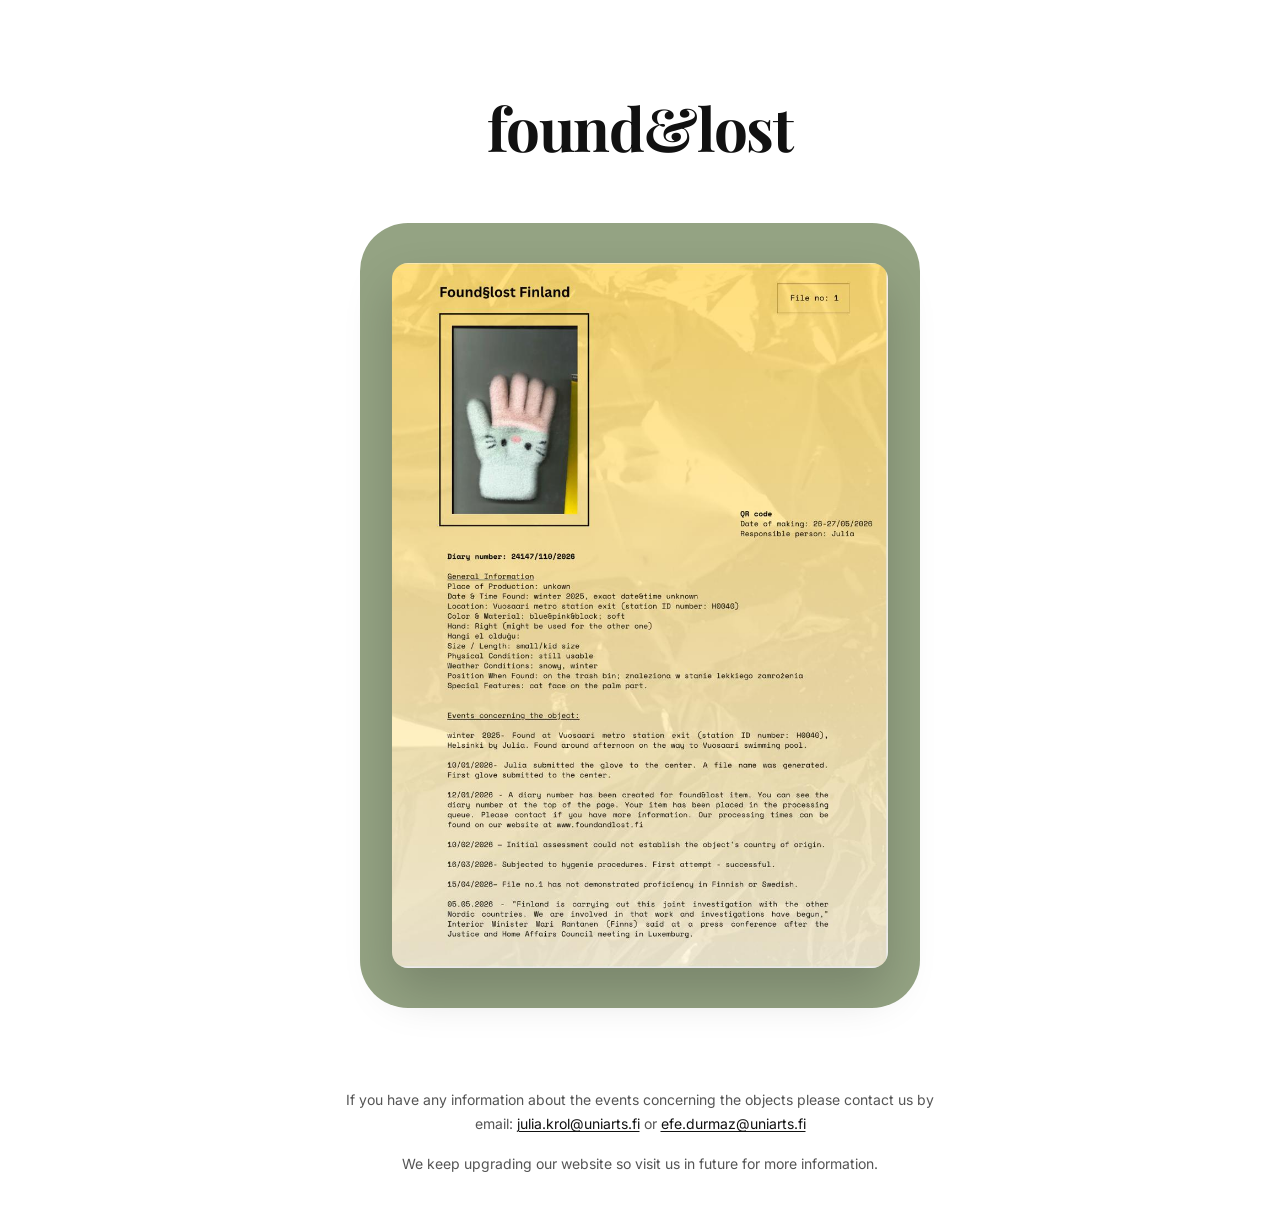
==== index.html @ e61cdb29 "Apply reference layout with serif title and framed photos. Add index.html as the styled home page an" ====
<!DOCTYPE html>
<html lang="en">
<head>
    <meta charset="utf-8" />
    <meta name="viewport" content="width=device-width, initial-scale=1" />
    <title>found&lost</title>
    <link href="style.css" rel="stylesheet" />
</head>
<body>
    <main>
        <h1>found&lost</h1>
        <div class="photo-frame">
            <img class="photo" src="photos/Readme.md.jpeg" alt="found&lost" />
        </div>
    </main>
    <footer>
        <p>If you have any information about the events concerning the objects please contact us by email: <a href="mailto:julia.krol@uniarts.fi">julia.krol@uniarts.fi</a> or <a href="mailto:efe.durmaz@uniarts.fi">efe.durmaz@uniarts.fi</a></p>
        <p>We keep upgrading our website so visit us in future for more information.</p>
    </footer>
</body>
</html>
---- style.css ----
@import url("https://fonts.googleapis.com/css2?family=Playfair+Display:wght@700&family=Inter:wght@400;500&display=swap");

* {
    box-sizing: border-box;
    margin: 0;
    padding: 0;
}

body {
    font-family: "Inter", -apple-system, BlinkMacSystemFont, "Segoe UI", sans-serif;
    line-height: 1.6;
    color: #111;
    background: #fff;
    min-height: 100vh;
    display: flex;
    flex-direction: column;
}

main {
    flex: 1;
    display: flex;
    flex-direction: column;
    align-items: center;
    width: 100%;
    max-width: 640px;
    margin: 0 auto;
    padding: 4.5rem 1.5rem 2.5rem;
}

h1 {
    font-family: "Playfair Display", Georgia, "Times New Roman", serif;
    font-size: clamp(2.75rem, 10vw, 3.75rem);
    font-weight: 700;
    line-height: 1.05;
    text-align: center;
    letter-spacing: -0.02em;
    margin-bottom: 3.5rem;
}

.photo-frame {
    position: relative;
    display: flex;
    justify-content: center;
    align-items: center;
    width: min(100%, 560px);
    padding: 2rem 1.5rem;
}

.photo-frame::before {
    content: "";
    position: absolute;
    inset: 0;
    background: #94a383;
    border-radius: 3rem;
    z-index: 0;
}

.photo {
    position: relative;
    z-index: 1;
    display: block;
    width: 100%;
    height: auto;
    border-radius: 1rem;
    box-shadow: 0 24px 48px rgba(0, 0, 0, 0.18);
}

footer {
    width: 100%;
    max-width: 640px;
    margin: 0 auto;
    padding: 2.5rem 1.5rem 3.5rem;
    text-align: center;
    font-size: 0.875rem;
    line-height: 1.7;
    color: #555;
}

footer p + p {
    margin-top: 1rem;
}

footer a {
    color: #111;
    text-decoration: underline;
    text-underline-offset: 2px;
}

@media (min-width: 640px) {
    main {
        padding-top: 6rem;
    }

    h1 {
        margin-bottom: 4rem;
    }

    .photo-frame {
        padding: 2.5rem 2rem;
    }
}
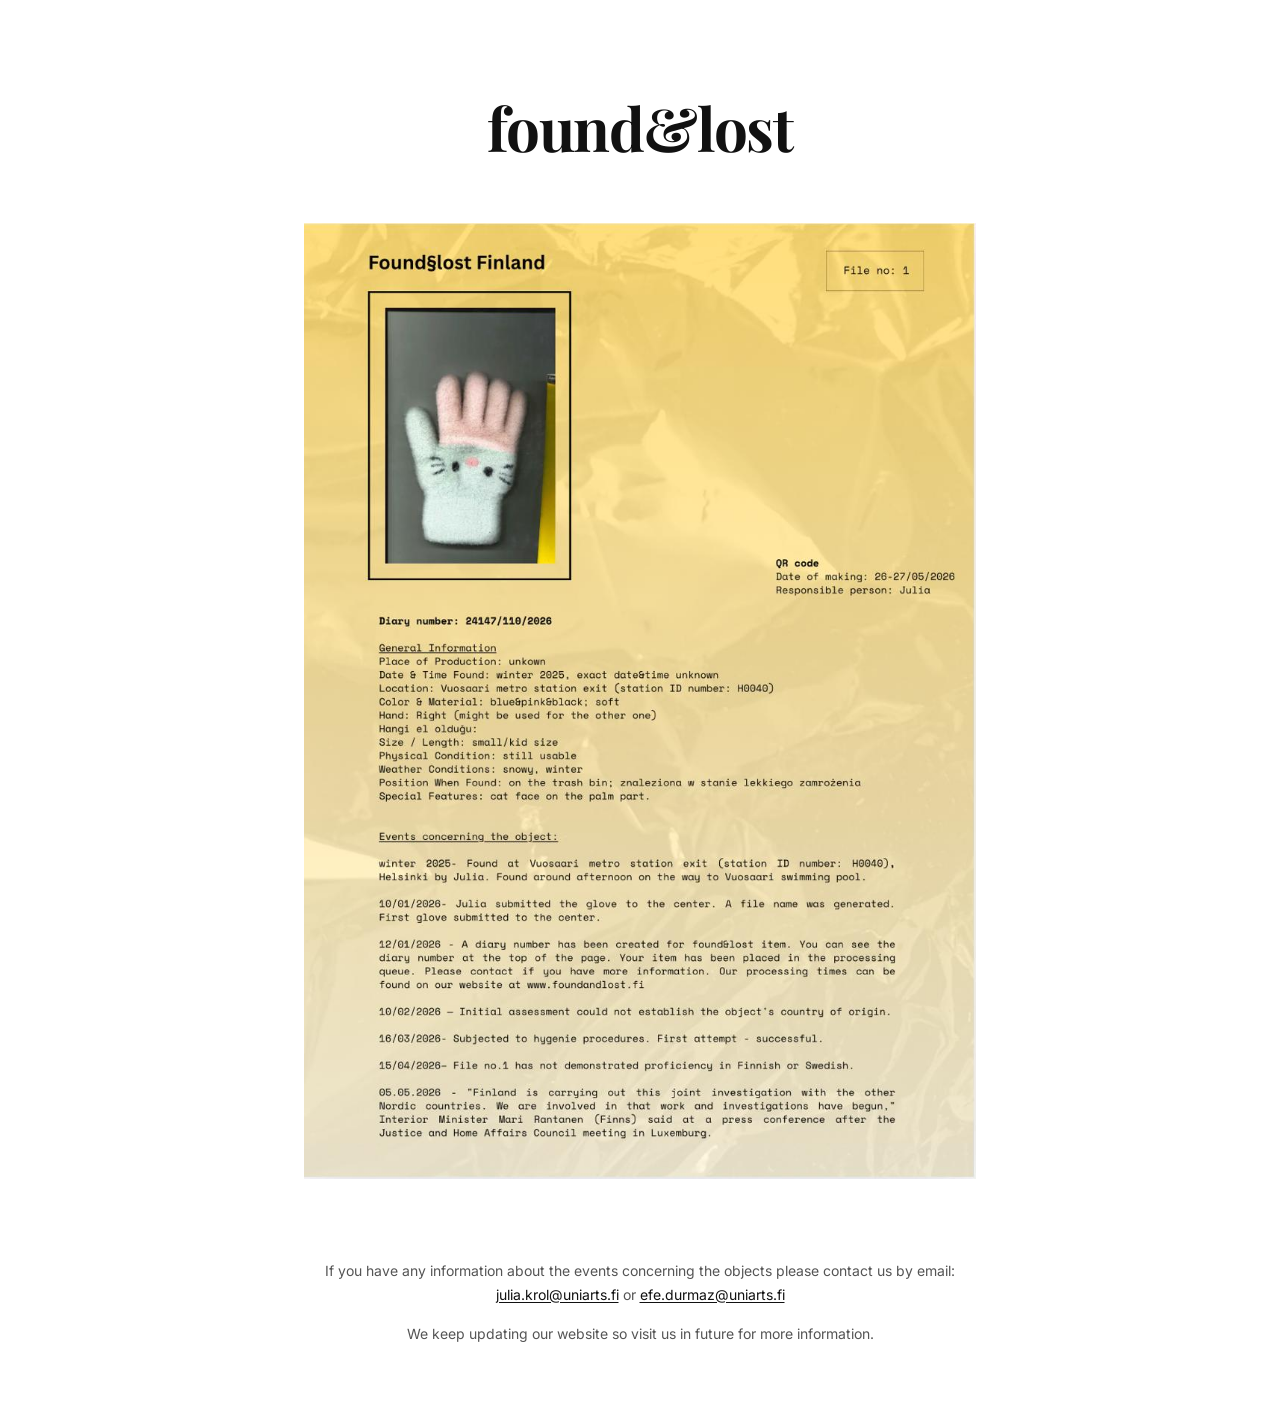
==== commit 97a4007c: "Fix" ====
--- a/index.html
+++ b/index.html
@@ -9,13 +9,11 @@
 <body>
     <main>
         <h1>found&lost</h1>
-        <div class="photo-frame">
-            <img class="photo" src="photos/Readme.md.jpeg" alt="found&lost" />
-        </div>
+        <img class="photo" src="photos/Readme.md.jpeg" alt="found&lost" />
     </main>
     <footer>
         <p>If you have any information about the events concerning the objects please contact us by email: <a href="mailto:julia.krol@uniarts.fi">julia.krol@uniarts.fi</a> or <a href="mailto:efe.durmaz@uniarts.fi">efe.durmaz@uniarts.fi</a></p>
-        <p>We keep upgrading our website so visit us in future for more information.</p>
+        <p>We keep updating our website so visit us in future for more information.</p>
     </footer>
 </body>
 </html>
--- a/style.css
+++ b/style.css
@@ -18,13 +18,10 @@
 
 main {
     flex: 1;
-    display: flex;
-    flex-direction: column;
-    align-items: center;
-    width: 100%;
-    max-width: 640px;
+    max-width: 720px;
     margin: 0 auto;
     padding: 4.5rem 1.5rem 2.5rem;
+    text-align: center;
 }
 
 h1 {
@@ -37,37 +34,15 @@
     margin-bottom: 3.5rem;
 }
 
-.photo-frame {
-    position: relative;
-    display: flex;
-    justify-content: center;
-    align-items: center;
-    width: min(100%, 560px);
-    padding: 2rem 1.5rem;
-}
-
-.photo-frame::before {
-    content: "";
-    position: absolute;
-    inset: 0;
-    background: #94a383;
-    border-radius: 3rem;
-    z-index: 0;
-}
-
 .photo {
-    position: relative;
-    z-index: 1;
     display: block;
-    width: 100%;
+    max-width: 100%;
     height: auto;
-    border-radius: 1rem;
-    box-shadow: 0 24px 48px rgba(0, 0, 0, 0.18);
+    margin: 0 auto;
 }
 
 footer {
-    width: 100%;
-    max-width: 640px;
+    max-width: 720px;
     margin: 0 auto;
     padding: 2.5rem 1.5rem 3.5rem;
     text-align: center;
@@ -94,8 +69,4 @@
     h1 {
         margin-bottom: 4rem;
     }
-
-    .photo-frame {
-        padding: 2.5rem 2rem;
-    }
 }
